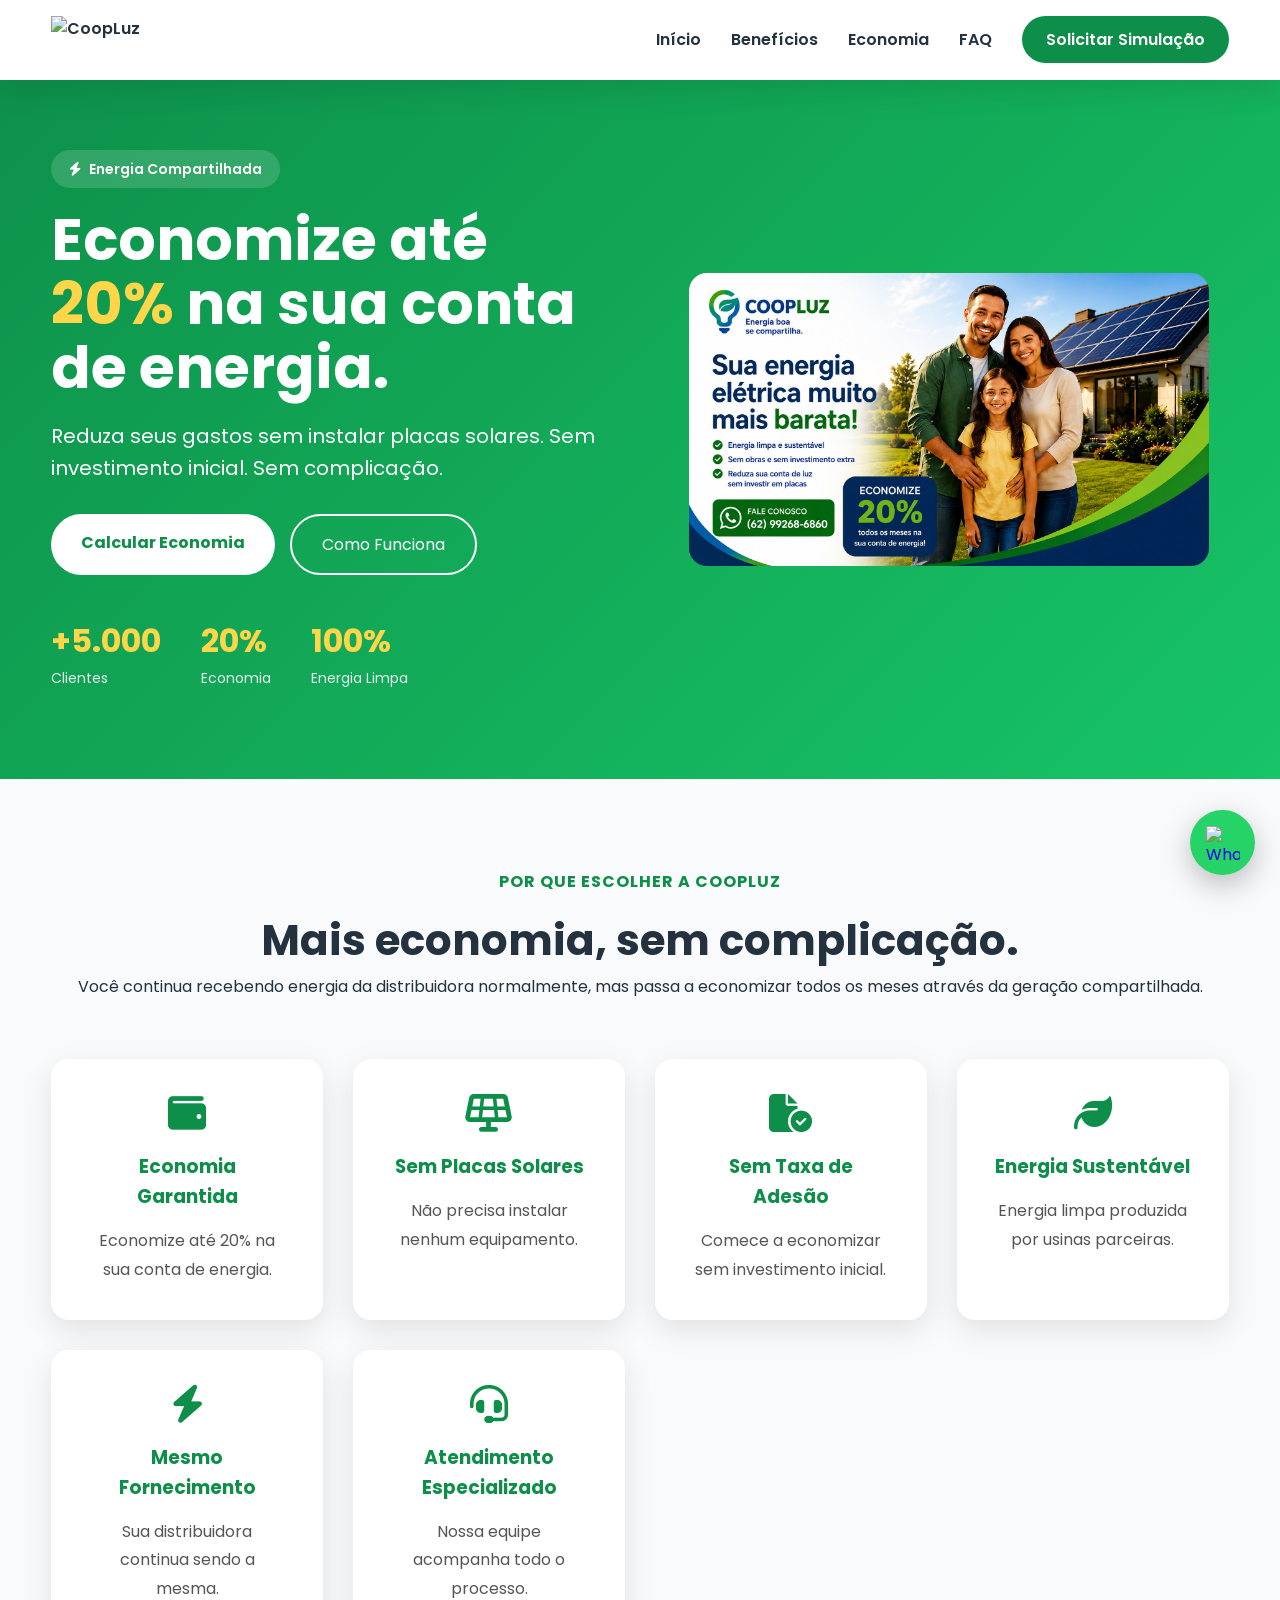
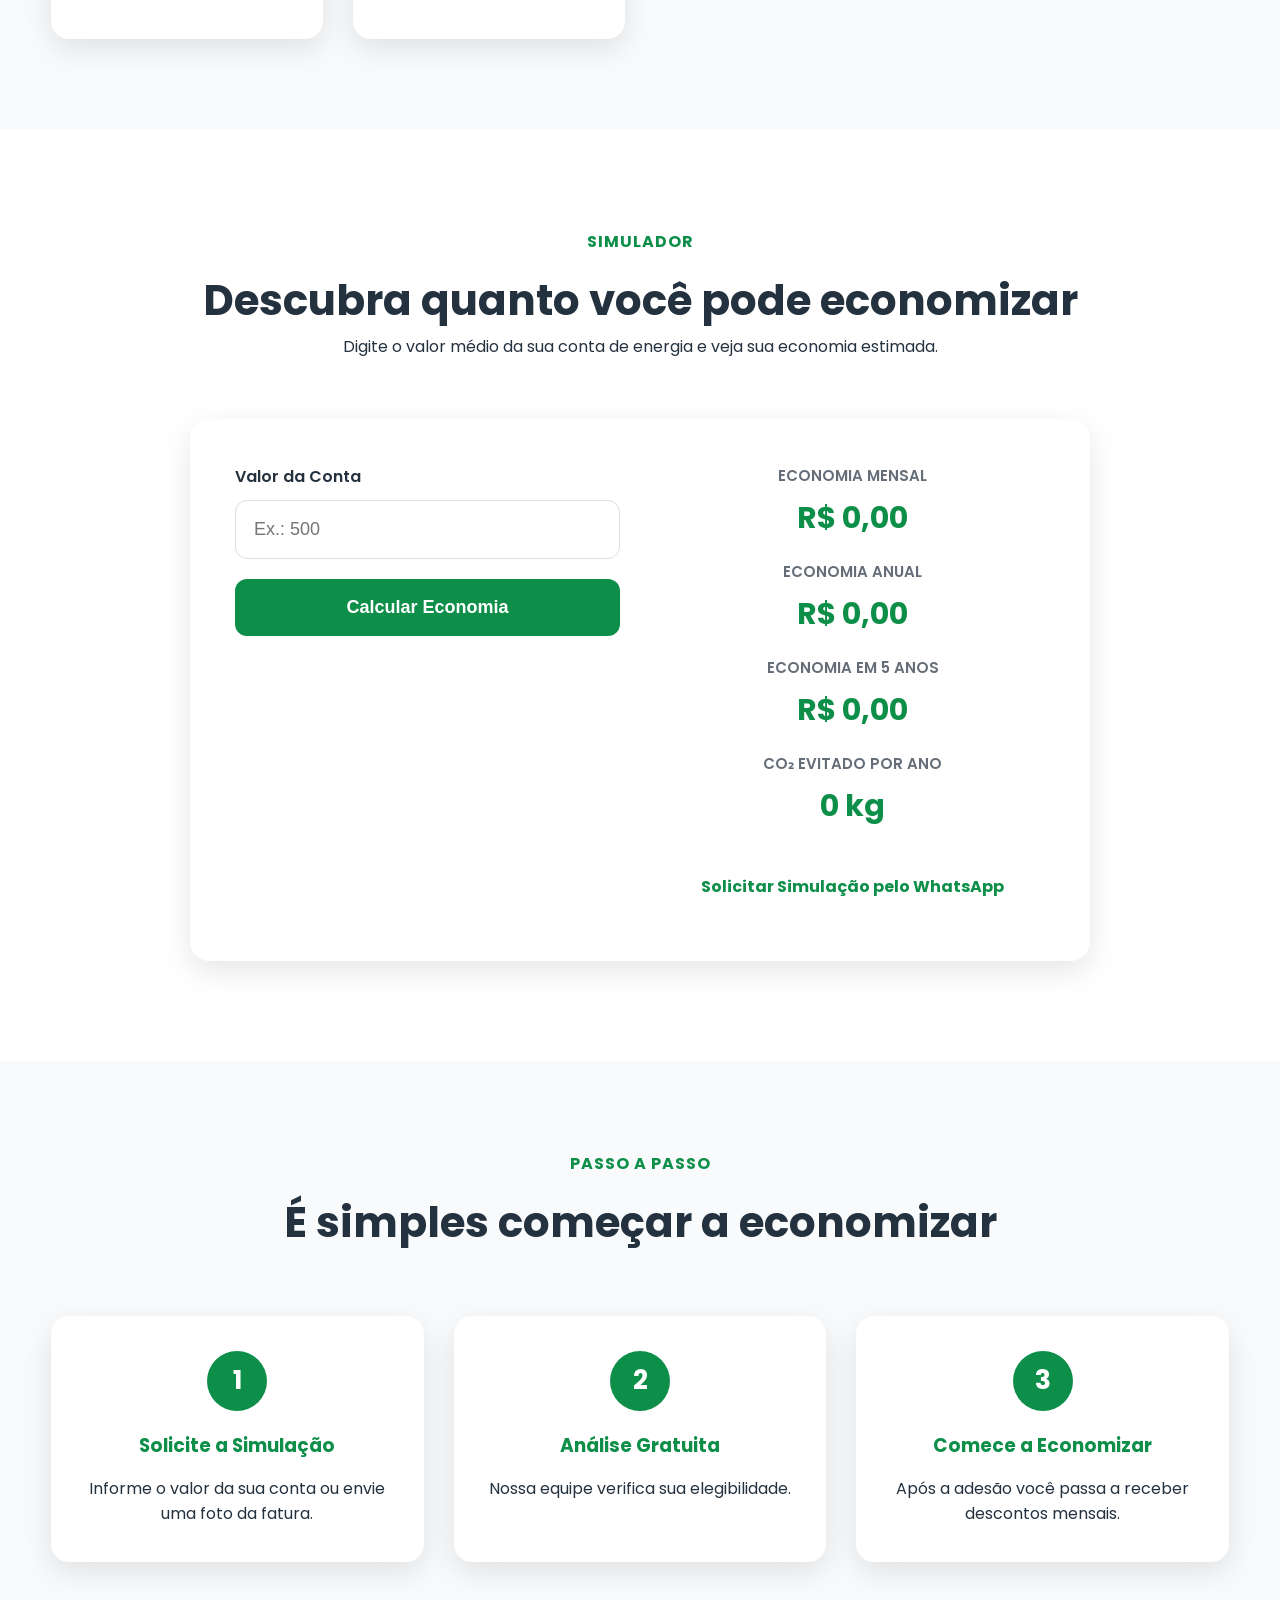
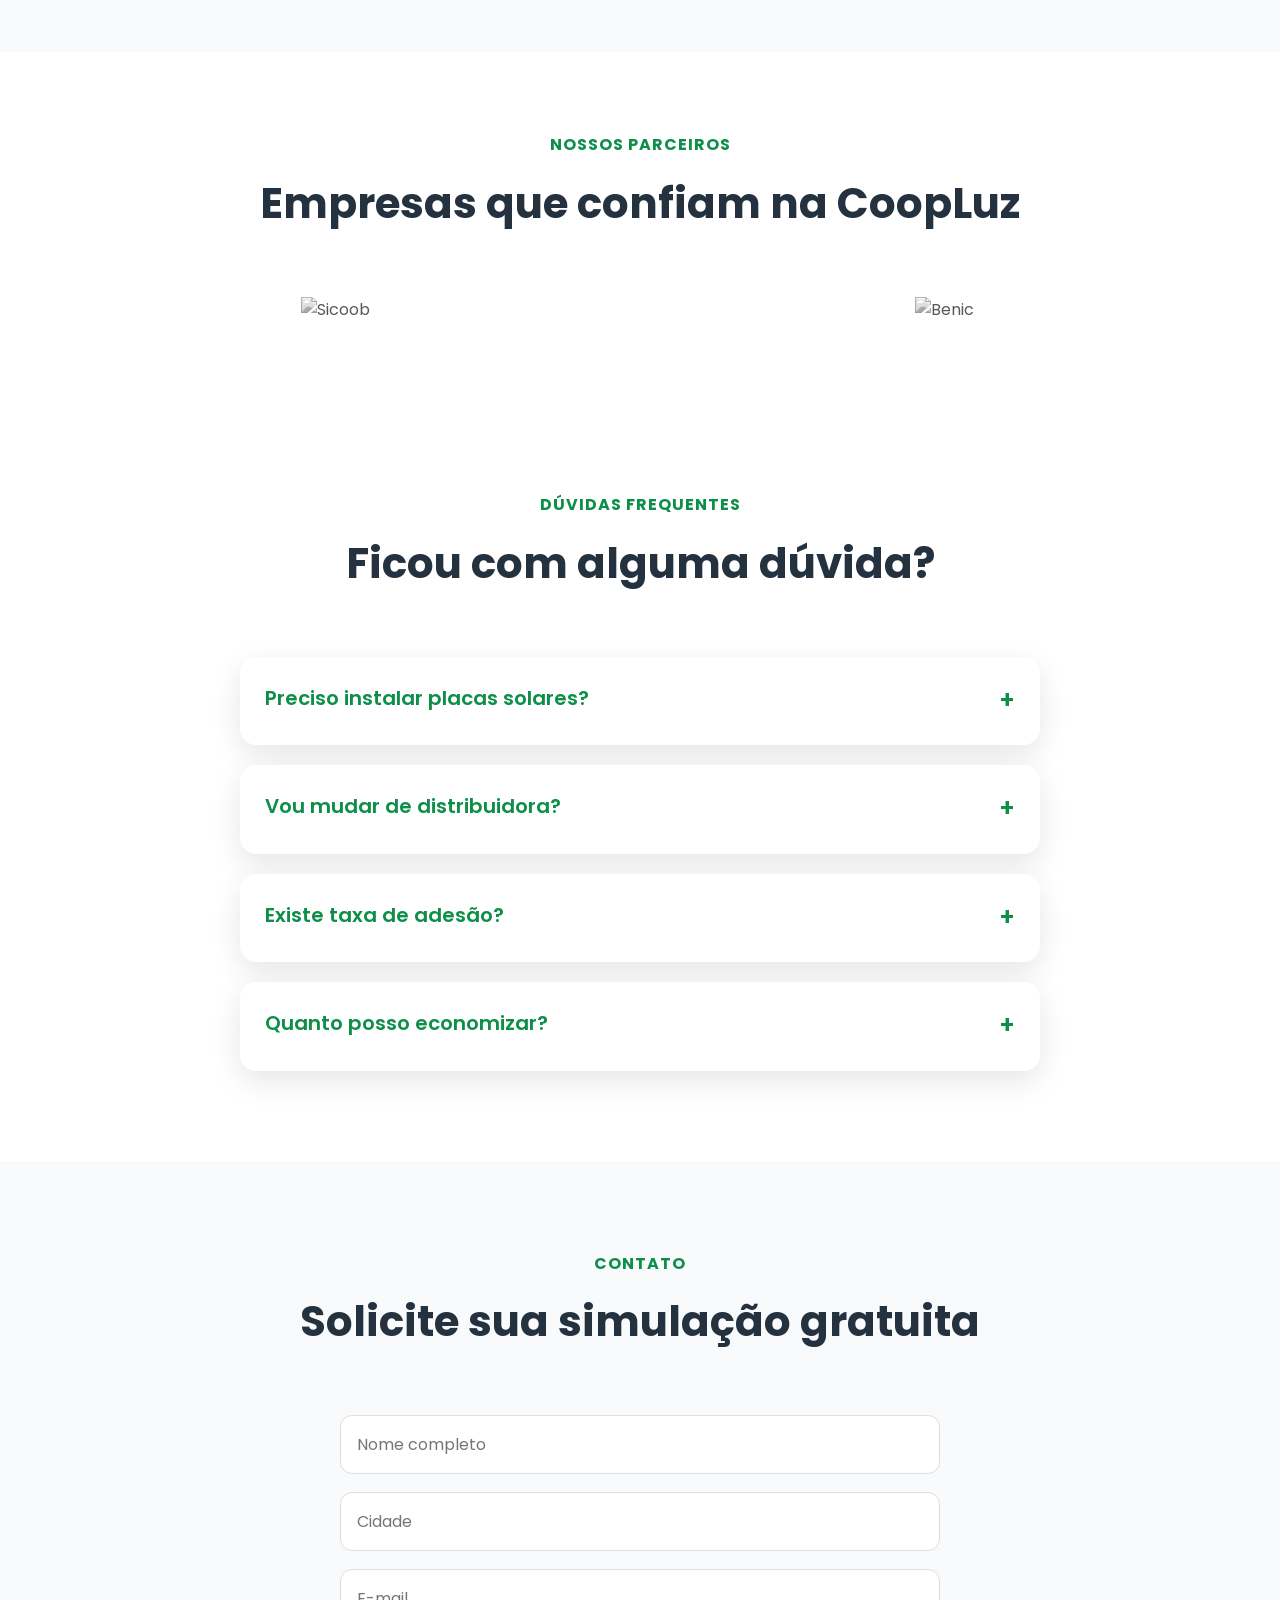
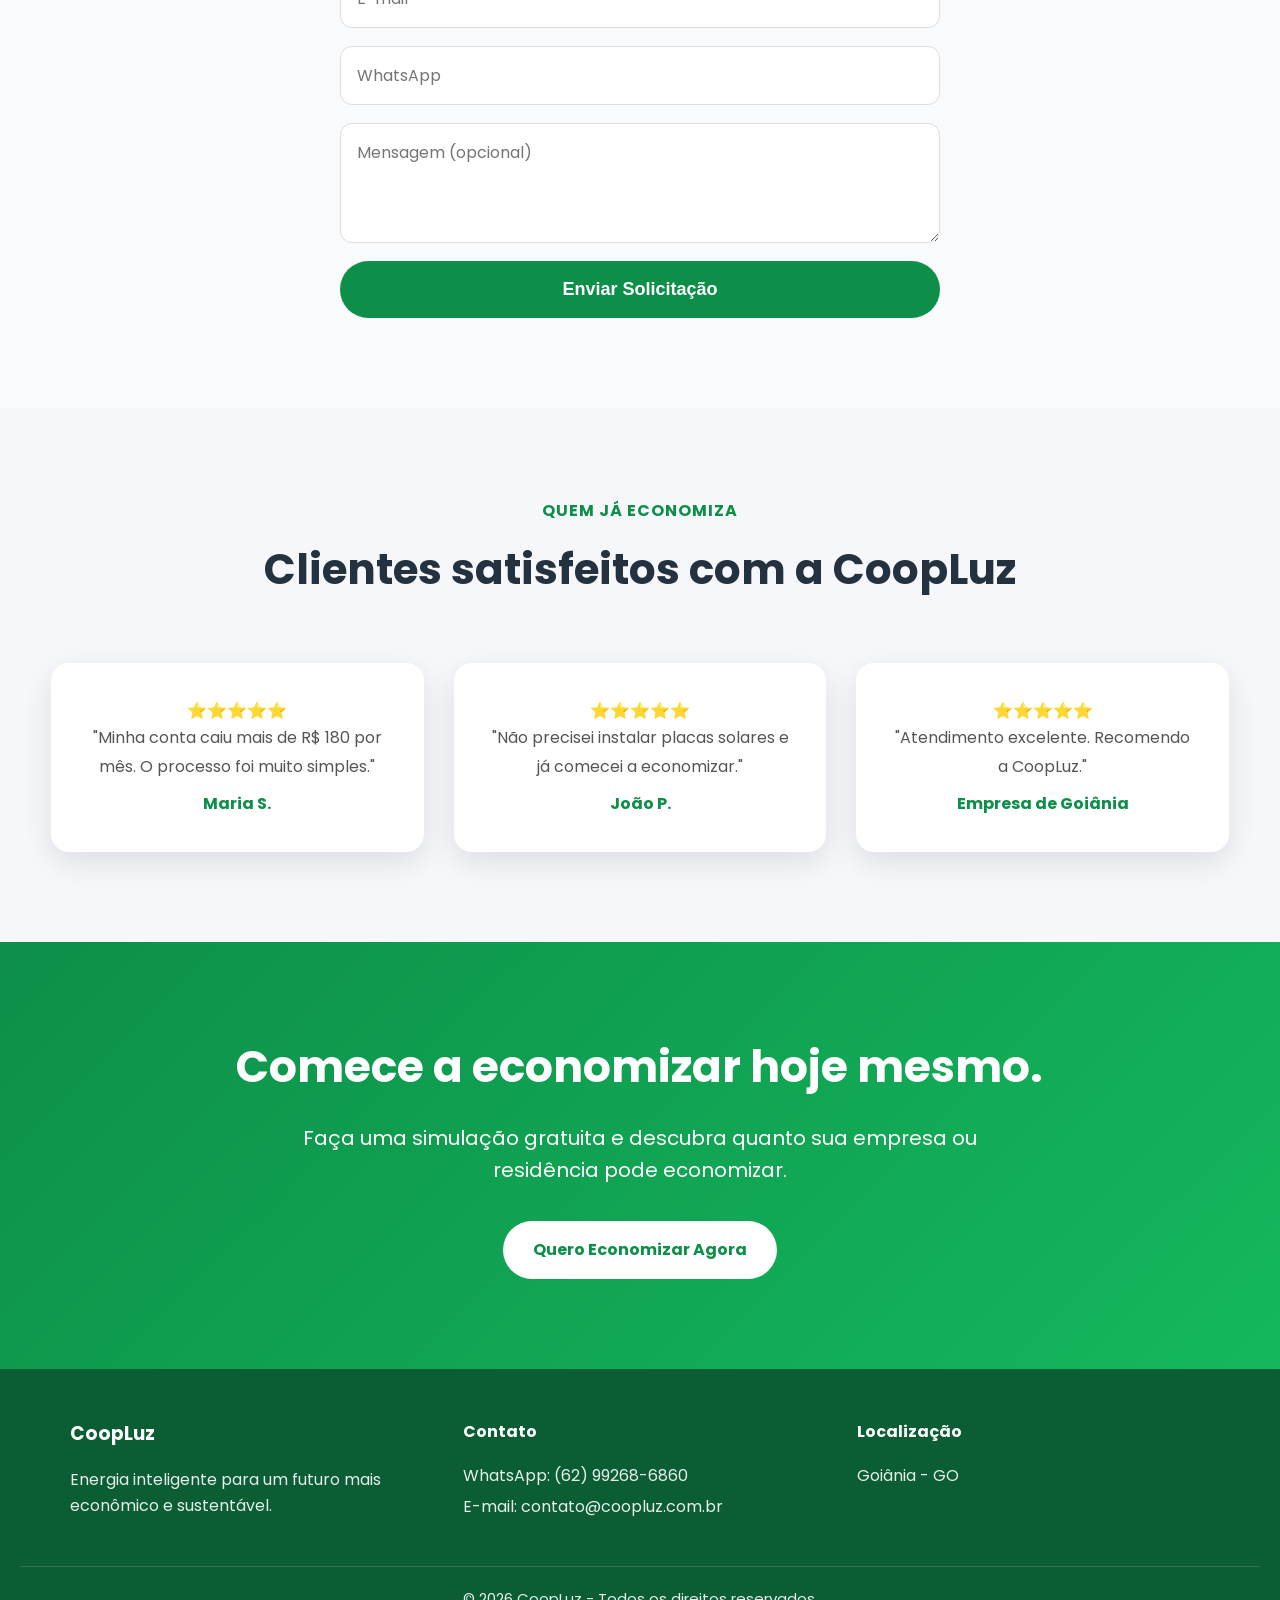
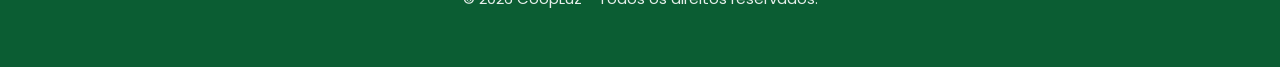
==== index (3).html @ 9d409505 "Add files via upload" ====
<!DOCTYPE html>
<html lang="pt-BR">

<head>

<meta charset="UTF-8">
<meta name="viewport" content="width=device-width, initial-scale=1.0">

<title>CoopLuz | Economize até 20% na Conta de Energia</title>

<meta name="description" content="Economize até 20% na sua conta de energia com a CoopLuz. Sem instalar placas solares, sem investimento e com simulação gratuita.">

<meta name="keywords" content="energia, economia, conta de luz, coopluz, energia compartilhada, goiás">

<meta name="author" content="CoopLuz">

<link rel="stylesheet" href="css/style.css">

<link rel="preconnect" href="https://fonts.googleapis.com">

<link rel="preconnect" href="https://fonts.gstatic.com" crossorigin>

<link href="https://fonts.googleapis.com/css2?family=Poppins:wght@300;400;500;600;700;800&display=swap" rel="stylesheet">

<link rel="stylesheet" href="https://cdnjs.cloudflare.com/ajax/libs/font-awesome/6.7.2/css/all.min.css">

<link rel="icon" type="image/x-icon" href="/icones/favicon.ico">
<link rel="icon" type="image/png" sizes="32x32" href="/icones/favicon-32x32.png">
<link rel="icon" type="image/png" sizes="16x16" href="/icones/favicon-16x16.png">
<link rel="apple-touch-icon" sizes="180x180" href="/icones/apple-touch-icon.png">
<meta name="theme-color" content="#0b3d91">
</head>

<body>

<header>

<div class="container">

<nav>

<a href="#" class="logo">

<img src="Icones/logo/logo-coopluz-header.png" alt="CoopLuz">

</a>

<ul id="menuLista">

<li><a href="#inicio">Início</a></li>

<li><a href="#beneficios">Benefícios</a></li>

<li><a href="#economia">Economia</a></li>

<li><a href="#faq">FAQ</a></li>

<li>

<a href="#contato" class="btn-nav">

Solicitar Simulação

</a>

</li>

</ul>

<button class="menu-toggle" id="menuToggle" aria-label="Abrir menu">
<span></span>
<span></span>
<span></span>
</button>

</nav>

</div>

</header>

<section class="hero" id="inicio">

<div class="container hero-grid">

<div>

<span class="badge">

<i class="fa-solid fa-bolt"></i>

Energia Compartilhada

</span>

<h1>

Economize até

<span>20%</span>

na sua conta de energia.

</h1>

<p>

Reduza seus gastos sem instalar placas solares.

Sem investimento inicial.

Sem complicação.

</p>

<div class="hero-buttons">

<a href="#economia" class="btn-primary">

Calcular Economia

</a>

<a href="#como-funciona" class="btn-outline">

Como Funciona

</a>

</div>

<div class="numeros">

<div>

<h2>+5.000</h2>

<p>Clientes</p>

</div>

<div>

<h2>20%</h2>

<p>Economia</p>

</div>

<div>

<h2>100%</h2>

<p>Energia Limpa</p>

</div>

</div>

</div>

<div class="hero-img">

<picture>
<source media="(max-width: 768px)" srcset="hero-mobile.jpg">
<img src="hero.jpg" alt="Família economizando na conta de energia com a CoopLuz">
</picture>

</div>

</div>

</section>
<!-- BENEFÍCIOS -->

<section class="beneficios" id="beneficios">

<div class="container">

<div class="titulo">

<span>POR QUE ESCOLHER A COOPLUZ</span>

<h2>Mais economia, sem complicação.</h2>

<p>

Você continua recebendo energia da distribuidora normalmente,

mas passa a economizar todos os meses através da geração compartilhada.

</p>

</div>

<div class="cards">

<div class="card">

<i class="fa-solid fa-wallet"></i>

<h3>Economia Garantida</h3>

<p>

Economize até 20% na sua conta de energia.

</p>

</div>

<div class="card">

<i class="fa-solid fa-solar-panel"></i>

<h3>Sem Placas Solares</h3>

<p>

Não precisa instalar nenhum equipamento.

</p>

</div>

<div class="card">

<i class="fa-solid fa-file-circle-check"></i>

<h3>Sem Taxa de Adesão</h3>

<p>

Comece a economizar sem investimento inicial.

</p>

</div>

<div class="card">

<i class="fa-solid fa-leaf"></i>

<h3>Energia Sustentável</h3>

<p>

Energia limpa produzida por usinas parceiras.

</p>

</div>

<div class="card">

<i class="fa-solid fa-bolt"></i>

<h3>Mesmo Fornecimento</h3>

<p>

Sua distribuidora continua sendo a mesma.

</p>

</div>

<div class="card">

<i class="fa-solid fa-headset"></i>

<h3>Atendimento Especializado</h3>

<p>

Nossa equipe acompanha todo o processo.

</p>

</div>

</div>

</div>

</section>
<!-- CALCULADORA -->

<section class="economia" id="economia">

<div class="container">

<div class="titulo">

<span>SIMULADOR</span>

<h2>Descubra quanto você pode economizar</h2>

<p>
Digite o valor médio da sua conta de energia e veja sua economia estimada.
</p>

</div>

<div class="calculadora">

<div class="calc-left">

<label>Valor da Conta</label>

<input
type="number"
id="valor"
placeholder="Ex.: 500">

<button onclick="calcular()">

Calcular Economia

</button>

</div>

<div class="calc-right">

<div class="resultado">

<h3>Economia Mensal</h3>

<h1 id="mes">R$ 0,00</h1>

</div>

<div class="resultado">

<h3>Economia Anual</h3>

<h1 id="ano">R$ 0,00</h1>

</div>
<div class="resultado">

<h3>Economia em 5 anos</h3>

<h1 id="cincoAnos">R$ 0,00</h1>

</div>

<div class="resultado">

<h3>CO₂ evitado por ano</h3>

<h1 id="co2">0 kg</h1>

</div>
<a
id="whatsapp"
target="_blank"
class="btn-primary">

Solicitar Simulação pelo WhatsApp

</a>

</div>

</div>

</div>

</section>

<!-- COMO FUNCIONA -->

<section class="como-funciona" id="como-funciona">

<div class="container">

<div class="titulo">

<span>PASSO A PASSO</span>

<h2>É simples começar a economizar</h2>

</div>

<div class="passos">

<div class="passo">

<div class="numero">1</div>

<h3>Solicite a Simulação</h3>

<p>

Informe o valor da sua conta ou envie uma foto da fatura.

</p>

</div>

<div class="passo">

<div class="numero">2</div>

<h3>Análise Gratuita</h3>

<p>

Nossa equipe verifica sua elegibilidade.

</p>

</div>

<div class="passo">

<div class="numero">3</div>

<h3>Comece a Economizar</h3>

<p>

Após a adesão você passa a receber descontos mensais.

</p>

</div>

</div>

</div>

</section>
<!-- PARCEIROS -->

<section class="parceiros" id="parceiros">

<div class="container">

<div class="titulo">

<span>NOSSOS PARCEIROS</span>

<h2>Empresas que confiam na CoopLuz</h2>

</div>

<div class="logos">

<img src="imagens/parceiro-sicoob.png" alt="Sicoob">
<img src="imagens/parceiro-benic.png" alt="Benic">

</div>

</div>

</section>

<!-- FAQ -->

<section class="faq" id="faq">

<div class="container">

<div class="titulo">

<span>DÚVIDAS FREQUENTES</span>

<h2>Ficou com alguma dúvida?</h2>

</div>

<div class="faq-box">

<details>

<summary>Preciso instalar placas solares?</summary>

<p>Não. A economia é feita através de geração compartilhada de energia.</p>

</details>

<details>

<summary>Vou mudar de distribuidora?</summary>

<p>Não. Você continua com a mesma distribuidora de sempre.</p>

</details>

<details>

<summary>Existe taxa de adesão?</summary>

<p>Não há custo inicial para entrar no programa.</p>

</details>

<details>

<summary>Quanto posso economizar?</summary>

<p>Em média até 20% na sua conta de energia.</p>

</details>

</div>

</div>

</section>

<!-- FORMULÁRIO -->

<section class="contato" id="contato">

<div class="container">

<div class="titulo">

<span>CONTATO</span>

<h2>Solicite sua simulação gratuita</h2>

</div>

<form id="leadForm">

<input type="text" placeholder="Nome completo" required>

<input type="text" placeholder="Cidade">

<input type="email" placeholder="E-mail">

<input type="tel" placeholder="WhatsApp" required>

<textarea placeholder="Mensagem (opcional)"></textarea>

<button type="submit">Enviar Solicitação</button>

</form>

</div>

</section>

<!-- DEPOIMENTOS -->

<section class="depoimentos">

<div class="container">

<div class="titulo">
<span>QUEM JÁ ECONOMIZA</span>
<h2>Clientes satisfeitos com a CoopLuz</h2>
</div>

<div class="cards">

<div class="card">
⭐⭐⭐⭐⭐
<p>"Minha conta caiu mais de R$ 180 por mês. O processo foi muito simples."</p>
<h4>Maria S.</h4>
</div>

<div class="card">
⭐⭐⭐⭐⭐
<p>"Não precisei instalar placas solares e já comecei a economizar."</p>
<h4>João P.</h4>
</div>

<div class="card">
⭐⭐⭐⭐⭐
<p>"Atendimento excelente. Recomendo a CoopLuz."</p>
<h4>Empresa de Goiânia</h4>
</div>

</div>

</div>

</section>

<!-- CHAMADA FINAL -->

<section class="cta-final">

<div class="container">

<h2>Comece a economizar hoje mesmo.</h2>

<p>
Faça uma simulação gratuita e descubra quanto sua empresa ou residência pode economizar.
</p>

<a
href="https://wa.me/5562992686860"
target="_blank"
class="btn-primary">

Quero Economizar Agora

</a>

</div>

</section>

<!-- RODAPÉ -->

<footer>

<div class="container footer">

<div>

<h3>CoopLuz</h3>

<p>Energia inteligente para um futuro mais econômico e sustentável.</p>

</div>

<div>

<h4>Contato</h4>

<p>WhatsApp: (62) 99268-6860</p>

<p>E-mail: contato@coopluz.com.br</p>

</div>

<div>

<h4>Localização</h4>

<p>Goiânia - GO</p>

</div>

</div>

<div class="copy">

<p>© 2026 CoopLuz - Todos os direitos reservados.</p>

</div>

</footer>

<!-- BOTÃO FLUTUANTE -->

<a href="https://wa.me/5562992686860" class="whatsapp-fixo" target="_blank">
    <img src="https://upload.wikimedia.org/wikipedia/commons/6/6b/WhatsApp.svg" alt="WhatsApp">
</a>

<script src="js/main.js"></script>

</body>
</html>
---- css/style.css ----
/* ======================================
   COOPLUZ LANDING PAGE
   style.css
====================================== */

:root{
    --verde:#0d8f49;
    --verde2:#13b65d;
    --amarelo:#ffd54a;
    --cinza:#f5f7fa;
    --texto:#24313f;
    --branco:#ffffff;
    --sombra:0 10px 30px rgba(0,0,0,.10);
    --radius:18px;
}

*{
    margin:0;
    padding:0;
    box-sizing:border-box;
}

html{
    scroll-behavior:smooth;
}

body{
    font-family:'Poppins',Arial,Helvetica,sans-serif;
    background:#fff;
    color:var(--texto);
    line-height:1.6;
}

img{
    max-width:100%;
    display:block;
}

.container{
    width:92%;
    max-width:1200px;
    margin:auto;
}

/* ======================================
   HEADER
====================================== */

header{
    position:fixed;
    top:0;
    left:0;
    width:100%;
    background:#fff;
    box-shadow:var(--sombra);
    z-index:999;
}

nav{
    height:80px;
    display:flex;
    justify-content:space-between;
    align-items:center;
}

.logo img{
    height:48px;
    width:auto;
}

nav ul{
    display:flex;
    gap:30px;
    list-style:none;
    align-items:center;
}

nav a{
    text-decoration:none;
    color:var(--texto);
    font-weight:600;
    transition:.3s;
}

nav a:hover{
    color:var(--verde2);
}

.btn-nav{
    background:var(--verde);
    color:#fff !important;
    padding:12px 24px;
    border-radius:40px;
}

.btn-nav:hover{
    background:var(--verde2);
    color:#fff !important;
}

/* BotÃ£o hambÃºrguer (sÃ³ aparece no mobile) */
.menu-toggle{
    display:none;
    flex-direction:column;
    justify-content:center;
    gap:5px;
    width:32px;
    height:32px;
    background:none;
    border:none;
    cursor:pointer;
    z-index:1001;
}

.menu-toggle span{
    display:block;
    width:100%;
    height:3px;
    background:var(--verde);
    border-radius:3px;
    transition:.3s;
}

.menu-toggle.ativo span:nth-child(1){
    transform:translateY(8px) rotate(45deg);
}

.menu-toggle.ativo span:nth-child(2){
    opacity:0;
}

.menu-toggle.ativo span:nth-child(3){
    transform:translateY(-8px) rotate(-45deg);
}

/* ======================================
   HERO
====================================== */

.hero{
    padding-top:150px;
    padding-bottom:90px;
    background:linear-gradient(135deg,#0d8f49,#17c467);
    color:#fff;
}

.hero-grid{
    display:grid;
    grid-template-columns:1fr 1fr;
    gap:60px;
    align-items:center;
}

.badge{
    display:inline-flex;
    align-items:center;
    gap:8px;
    background:rgba(255,255,255,.15);
    padding:8px 18px;
    border-radius:40px;
    font-size:14px;
    font-weight:600;
    margin-bottom:20px;
}

.hero h1{
    font-size:58px;
    line-height:1.1;
    margin-bottom:20px;
}

.hero h1 span{
    color:var(--amarelo);
}

.hero p{
    font-size:20px;
    margin-bottom:30px;
}

.hero-buttons{
    display:flex;
    gap:15px;
    flex-wrap:wrap;
    margin-bottom:40px;
}

.btn-primary{
    background:#fff;
    color:var(--verde);
    text-decoration:none;
    padding:16px 30px;
    border-radius:40px;
    font-weight:bold;
    transition:.3s;
    display:inline-block;
}

.btn-primary:hover{
    transform:translateY(-3px);
}

.btn-outline{
    border:2px solid #fff;
    color:#fff;
    text-decoration:none;
    padding:16px 30px;
    border-radius:40px;
    display:inline-block;
}

.numeros{
    display:flex;
    gap:40px;
    flex-wrap:wrap;
}

.numeros h2{
    font-size:32px;
    color:var(--amarelo);
}

.numeros p{
    font-size:14px;
    margin:0;
    opacity:.9;
}

.hero-img{
    text-align:center;
}

.hero-img img{
    max-width:520px;
    margin:auto;
    border-radius:var(--radius);
}

/* ======================================
   BENEFÃCIOS
====================================== */

.beneficios{
    padding:90px 0;
    background:#f8fafc;
}

.titulo{
    text-align:center;
    margin-bottom:60px;
}

.titulo span{
    color:var(--verde);
    font-weight:bold;
    letter-spacing:1px;
}

.titulo h2{
    font-size:42px;
    margin-top:12px;
}

.cards{
    display:grid;
    grid-template-columns:repeat(auto-fit,minmax(260px,1fr));
    gap:30px;
}

.card{
    background:#fff;
    border-radius:var(--radius);
    padding:35px;
    text-align:center;
    box-shadow:var(--sombra);
    transition:.35s;
}

.card:hover{
    transform:translateY(-10px);
}

.card i{
    font-size:38px;
    color:var(--verde);
    margin-bottom:20px;
}

.card h3{
    margin-bottom:15px;
    color:var(--verde);
}

.card h4{
    color:var(--verde);
    margin-top:10px;
}

.card p{
    color:#555;
    line-height:1.8;
}

/* ======================================
   CALCULADORA (ECONOMIA)
====================================== */

.economia{
    padding:100px 0;
    background:#fff;
}

.calculadora{
    max-width:900px;
    margin:auto;
    display:grid;
    grid-template-columns:1fr 1fr;
    gap:40px;
    background:#fff;
    border-radius:20px;
    padding:45px;
    box-shadow:var(--sombra);
}

.calc-left label{
    display:block;
    margin-bottom:10px;
    font-weight:600;
}

.calc-left input{
    width:100%;
    padding:18px;
    border:1px solid #ddd;
    border-radius:12px;
    font-size:18px;
    margin-bottom:20px;
}

.calc-left button{
    width:100%;
    border:none;
    cursor:pointer;
    padding:18px;
    border-radius:12px;
    background:var(--verde);
    color:#fff;
    font-size:18px;
    font-weight:bold;
    transition:.3s;
}

.calc-left button:hover{
    background:var(--verde2);
}

.calc-right{
    display:flex;
    flex-direction:column;
    gap:18px;
}

.resultado{
    text-align:center;
}

.resultado h3{
    color:var(--texto);
    font-size:15px;
    font-weight:600;
    margin-bottom:6px;
    text-transform:uppercase;
    opacity:.7;
}

.resultado h1{
    color:var(--verde);
    font-size:30px;
}

.calc-right #whatsapp{
    margin-top:10px;
    text-align:center;
}

/* ======================================
   COMO FUNCIONA
====================================== */

.como-funciona{
    padding:90px 0;
    background:#f8fafc;
}

.passos{
    display:grid;
    grid-template-columns:repeat(auto-fit,minmax(250px,1fr));
    gap:30px;
}

.passo{
    background:#fff;
    padding:35px;
    border-radius:18px;
    text-align:center;
    box-shadow:var(--sombra);
}

.numero{
    width:60px;
    height:60px;
    margin:auto;
    margin-bottom:20px;
    border-radius:50%;
    background:var(--verde);
    color:#fff;
    display:flex;
    justify-content:center;
    align-items:center;
    font-size:26px;
    font-weight:bold;
}

.passo h3{
    margin-bottom:15px;
    color:var(--verde);
}

.passo p{
    font-size:16px;
}

/* ======================================
   PARCEIROS
====================================== */

.parceiros{
    padding:80px 0;
    background:#fff;
}

.logos{
    display:grid;
    grid-template-columns:repeat(auto-fit,minmax(160px,1fr));
    gap:40px;
    align-items:center;
}

.logos img{
    max-width:150px;
    margin:auto;
    filter:grayscale(100%);
    opacity:.8;
    transition:.3s;
}

.logos img:hover{
    filter:none;
    opacity:1;
    transform:scale(1.05);
}

/* ======================================
   FAQ
====================================== */

.faq{
    padding:90px 0;
    background:#ffffff;
}

.faq-box{
    max-width:800px;
    margin:auto;
    display:flex;
    flex-direction:column;
    gap:20px;
}

.faq-box details{
    background:#fff;
    border-radius:16px;
    box-shadow:var(--sombra);
    padding:25px;
}

.faq-box summary{
    color:var(--verde);
    font-size:20px;
    font-weight:600;
    cursor:pointer;
    list-style:none;
}

.faq-box summary::-webkit-details-marker{
    display:none;
}

.faq-box summary::after{
    content:"+";
    float:right;
    font-size:24px;
    color:var(--verde);
}

.faq-box details[open] summary::after{
    content:"â€“";
}

.faq-box p{
    color:#555;
    line-height:1.8;
    margin-top:15px;
}

/* ======================================
   FORMULÃRIO DE CONTATO
====================================== */

.contato{
    padding:90px 0;
    background:#f8fafc;
}

.contato form{
    max-width:600px;
    margin:auto;
    display:flex;
    flex-direction:column;
    gap:18px;
}

.contato input,
.contato textarea{
    width:100%;
    padding:16px;
    border:1px solid #ddd;
    border-radius:12px;
    font-size:16px;
    font-family:inherit;
}

.contato textarea{
    min-height:120px;
    resize:vertical;
}

.contato button{
    border:none;
    cursor:pointer;
    padding:18px;
    border-radius:40px;
    background:var(--verde);
    color:#fff;
    font-size:18px;
    font-weight:bold;
    transition:.3s;
}

.contato button:hover{
    background:var(--verde2);
}

/* ======================================
   DEPOIMENTOS
====================================== */

.depoimentos{
    padding:90px 0;
    background:#f5f7fa;
}

/* ======================================
   CTA FINAL
====================================== */

.cta-final{
    padding:90px 20px;
    background:linear-gradient(135deg,#0d8f49,#14b85d);
    text-align:center;
    color:#fff;
}

.cta-final h2{
    font-size:44px;
    margin-bottom:20px;
}

.cta-final p{
    max-width:700px;
    margin:auto;
    margin-bottom:35px;
    font-size:20px;
}

/* ======================================
   FOOTER
====================================== */

footer{
    background:#0b5d33;
    color:#fff;
    padding:50px 20px;
}

.footer{
    display:grid;
    grid-template-columns:repeat(auto-fit,minmax(250px,1fr));
    gap:40px;
}

footer h3,
footer h4{
    margin-bottom:18px;
}

footer p{
    margin-bottom:6px;
    opacity:.9;
}

footer a{
    color:#fff;
    text-decoration:none;
}

.copy{
    margin-top:40px;
    text-align:center;
    border-top:1px solid rgba(255,255,255,.15);
    padding-top:20px;
    font-size:15px;
}

/* ======================================
   WHATSAPP FLUTUANTE
====================================== */

.whatsapp-fixo{
    position:fixed;
    right:25px;
    bottom:25px;
    width:65px;
    height:65px;
    background:#25D366;
    border-radius:50%;
    display:flex;
    align-items:center;
    justify-content:center;
    box-shadow:0 10px 30px rgba(0,0,0,.25);
    z-index:9999;
    transition:.3s;
}

.whatsapp-fixo:hover{
    transform:scale(1.12);
}

.whatsapp-fixo img{
    width:34px;
    height:34px;
}

/* ======================================
   RESPONSIVO
====================================== */

@media(max-width:992px){

.hero-grid{
grid-template-columns:1fr;
text-align:center;
}

.hero h1{
font-size:42px;
}

.hero-buttons,
.numeros{
justify-content:center;
}

.menu-toggle{
display:flex;
}

nav ul{
position:fixed;
top:80px;
right:0;
width:260px;
height:calc(100vh - 80px);
background:#fff;
flex-direction:column;
align-items:flex-start;
padding:30px;
gap:22px;
box-shadow:-8px 0 25px rgba(0,0,0,.12);
transform:translateX(100%);
transition:.35s ease;
}

nav ul.ativo{
transform:translateX(0);
}

.titulo h2{
font-size:34px;
}

.cta-final h2{
font-size:34px;
}

.calculadora{
grid-template-columns:1fr;
}

}

@media(max-width:768px){

.hero{
padding-top:120px;
}

.hero h1{
font-size:34px;
}

.hero p{
font-size:18px;
}

.btn-primary,
.btn-outline{
display:block;
width:100%;
text-align:center;
}

.calculadora{
padding:25px;
}

.cta-final p{
font-size:18px;
}

.whatsapp-fixo{
width:58px;
height:58px;
right:18px;
bottom:18px;
}

.whatsapp-fixo img{
width:30px;
}

}

/* ======================================
   ANIMAÃ‡Ã•ES
====================================== */

@keyframes fadeUp{
    from{
        opacity:0;
        transform:translateY(40px);
    }
    to{
        opacity:1;
        transform:translateY(0);
    }
}

.fade-up{
    animation:fadeUp .8s ease both;
}

/* ======================================
   EFEITOS GERAIS
====================================== */

section{
    overflow:hidden;
}

input:focus,
textarea:focus{
    outline:none;
    border:2px solid var(--verde);
    box-shadow:0 0 0 4px rgba(19,182,93,.15);
}

/* ======================================
   SCROLLBAR
====================================== */

::-webkit-scrollbar{
    width:10px;
}

::-webkit-scrollbar-track{
    background:#ececec;
}

::-webkit-scrollbar-thumb{
    background:var(--verde);
    border-radius:20px;
}

::-webkit-scrollbar-thumb:hover{
    background:var(--verde2);
}

/* ======================================
   SELEÃ‡ÃƒO DE TEXTO
====================================== */

::selection{
    background:var(--verde);
    color:#fff;
}

/* ======================================
   HEADER AO ROLAR
====================================== */

header.ativo{
    background:#ffffff;
    box-shadow:0 8px 25px rgba(0,0,0,.12);
}

/* ======================================
   FIM DO ARQUIVO
====================================== */
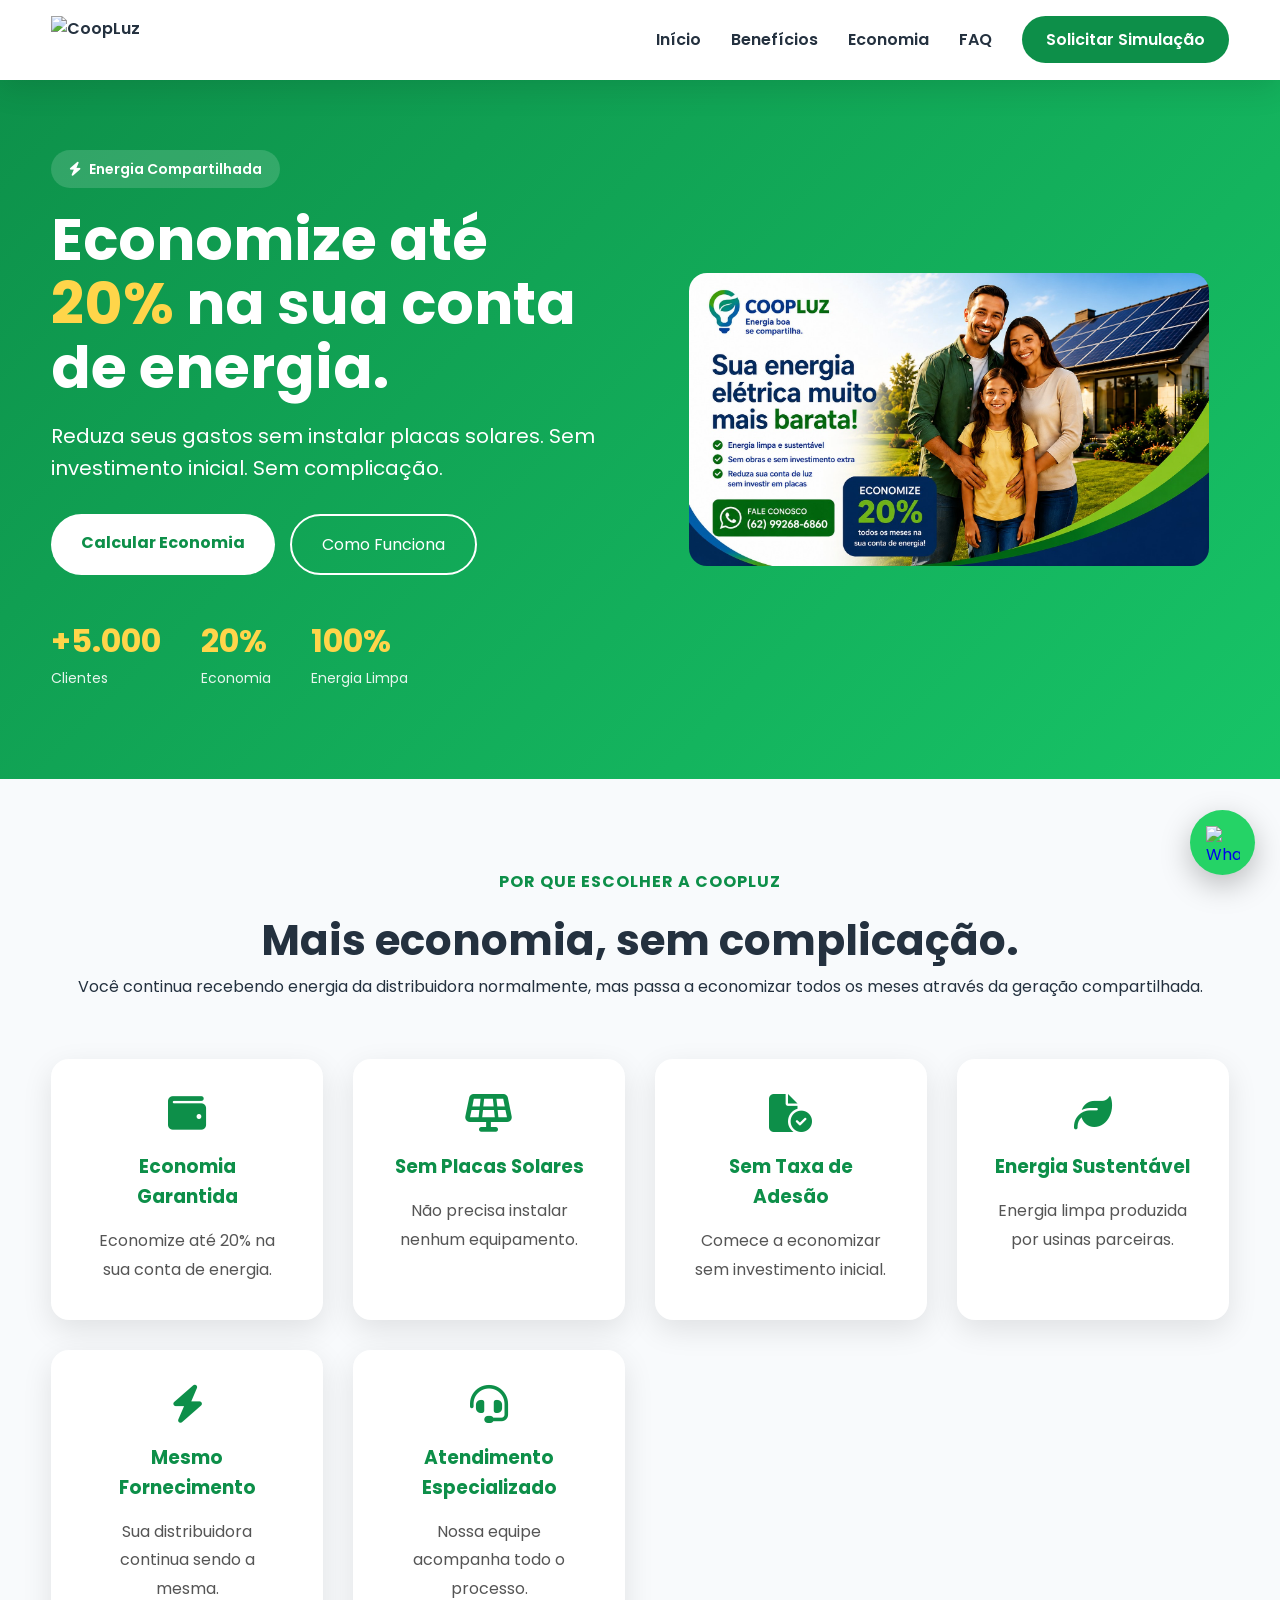
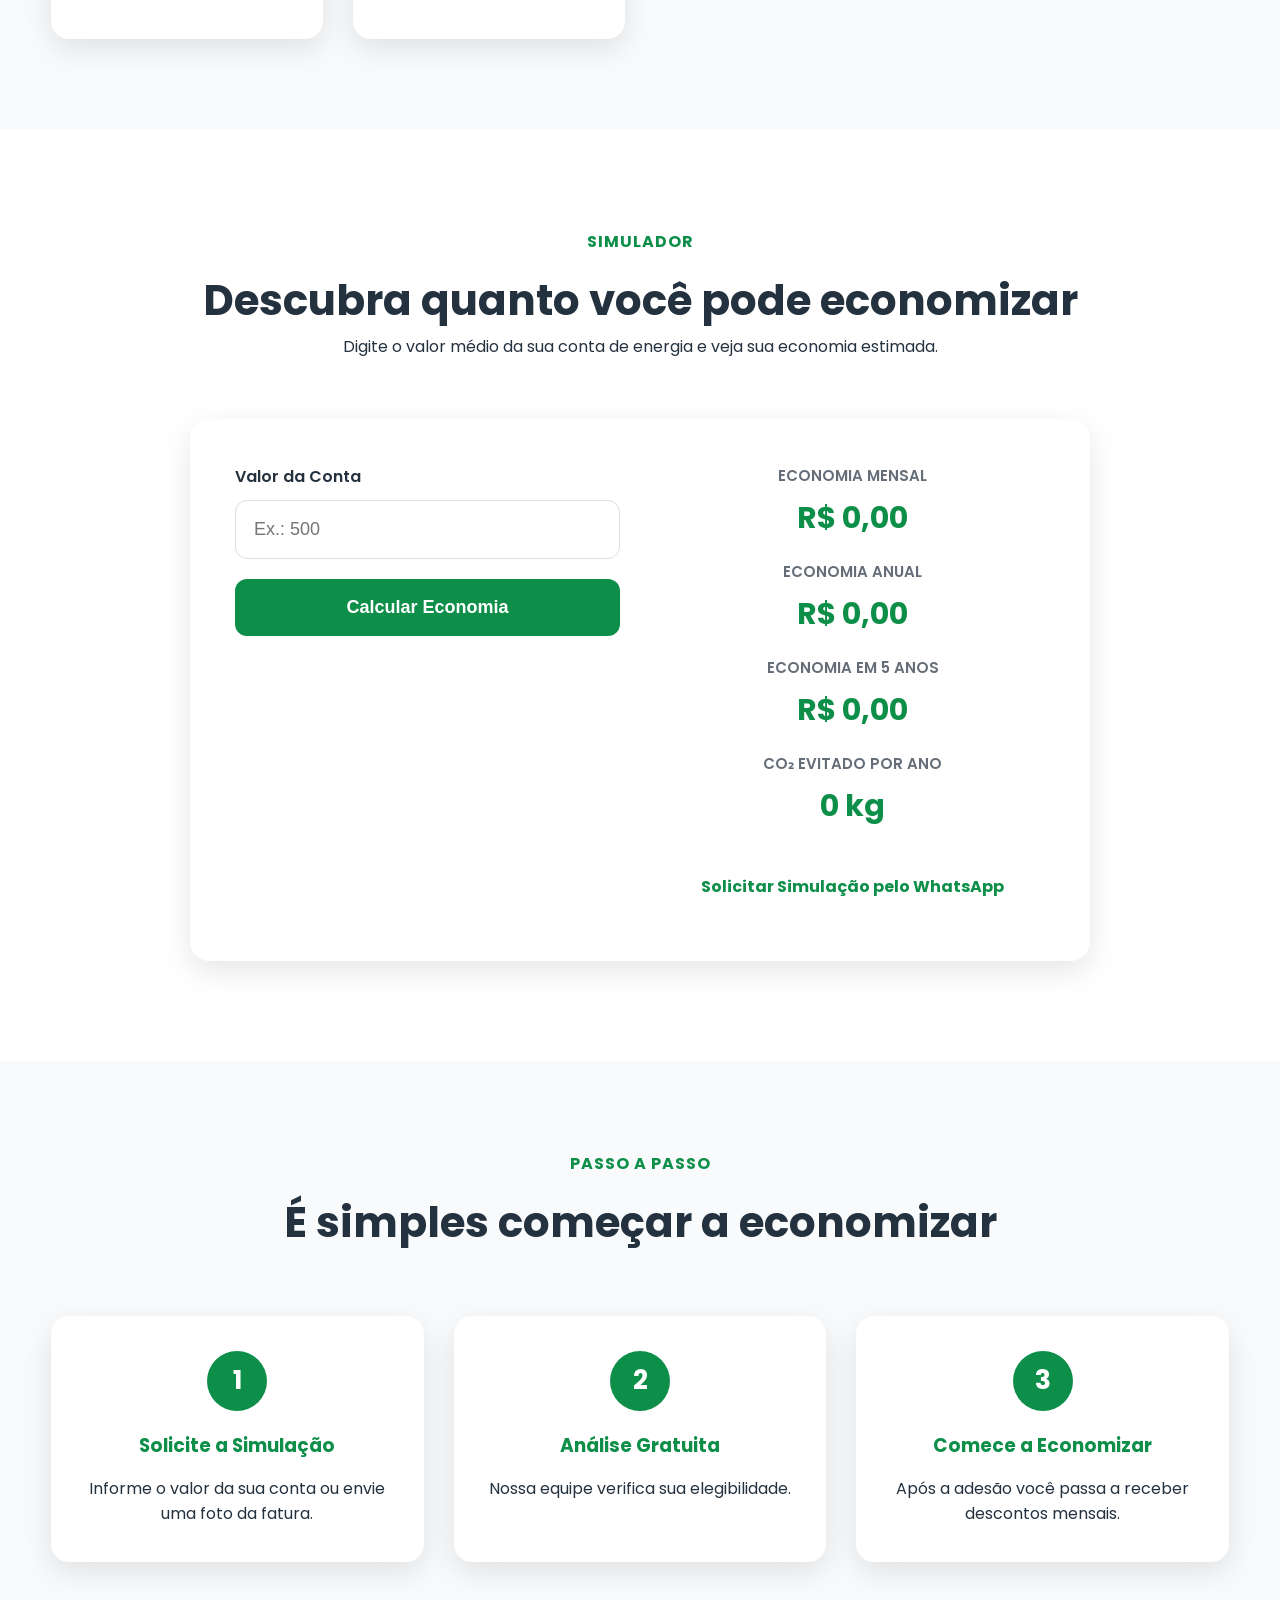
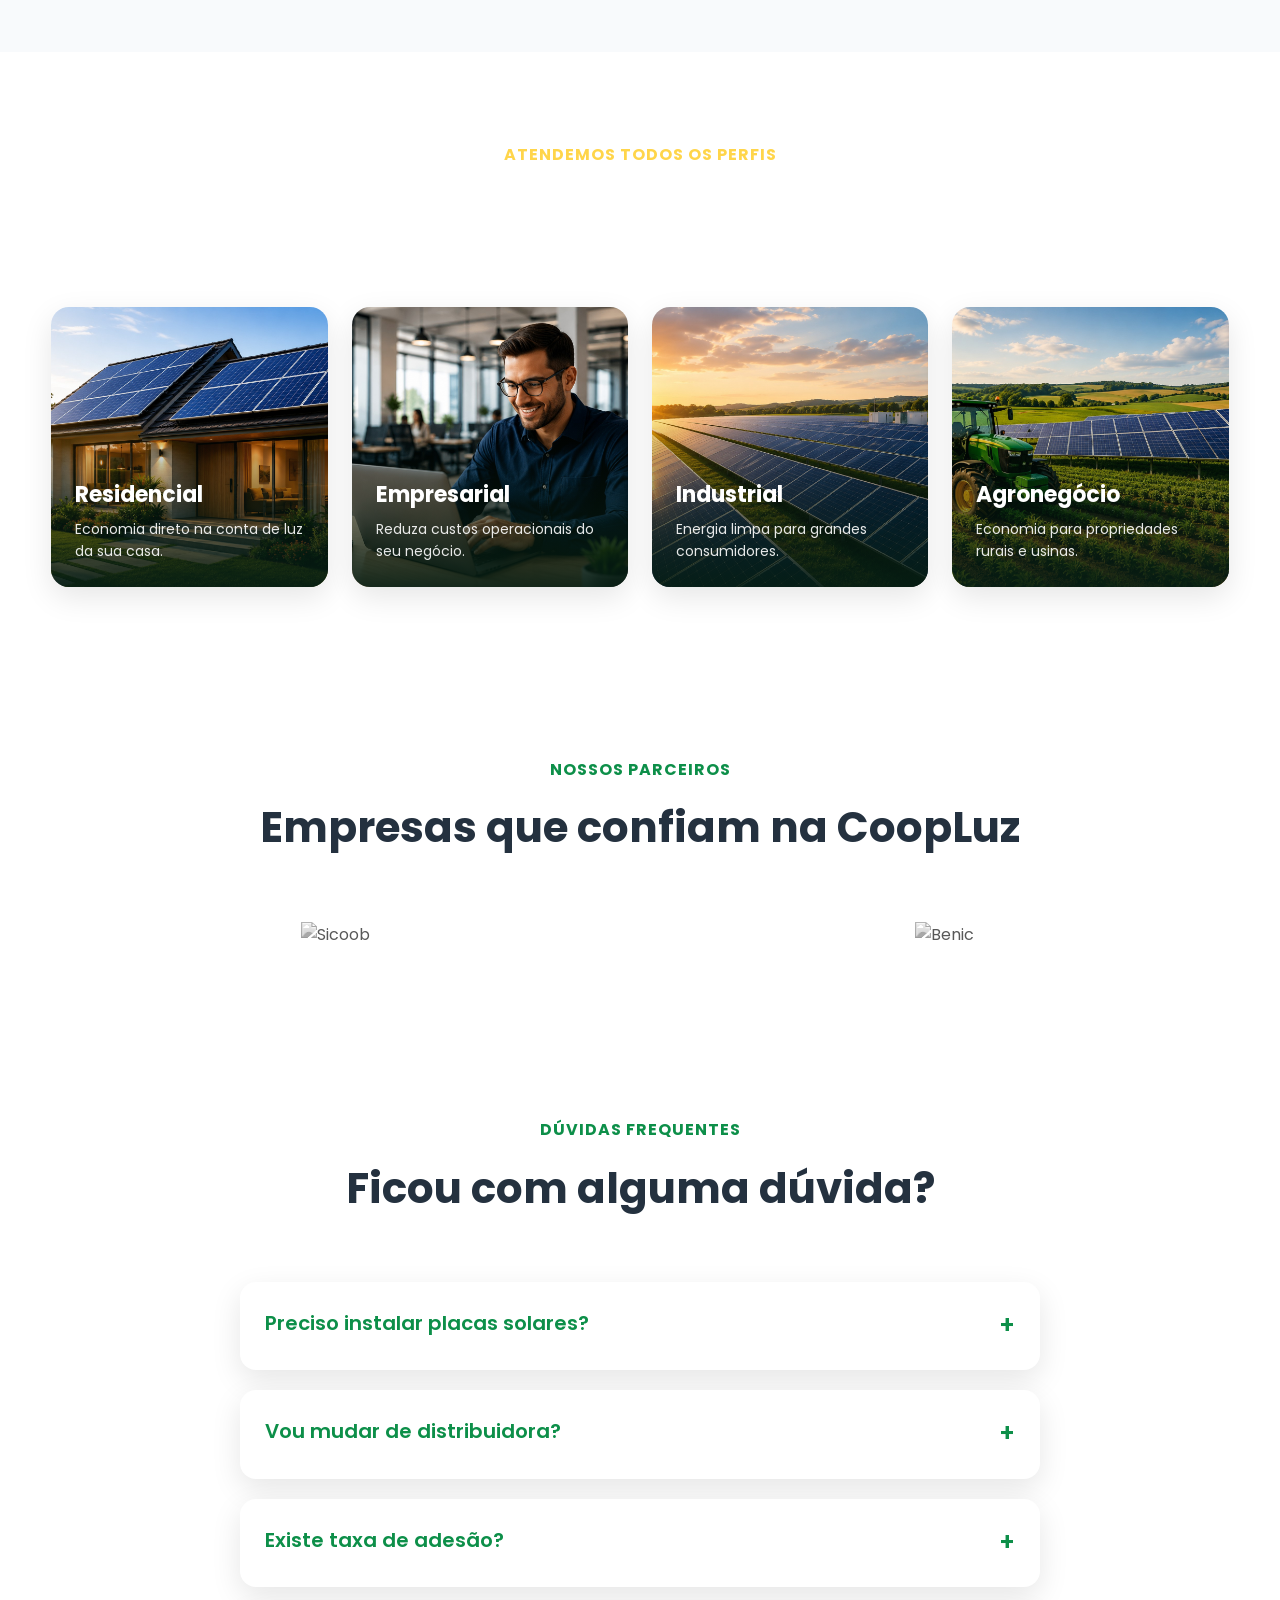
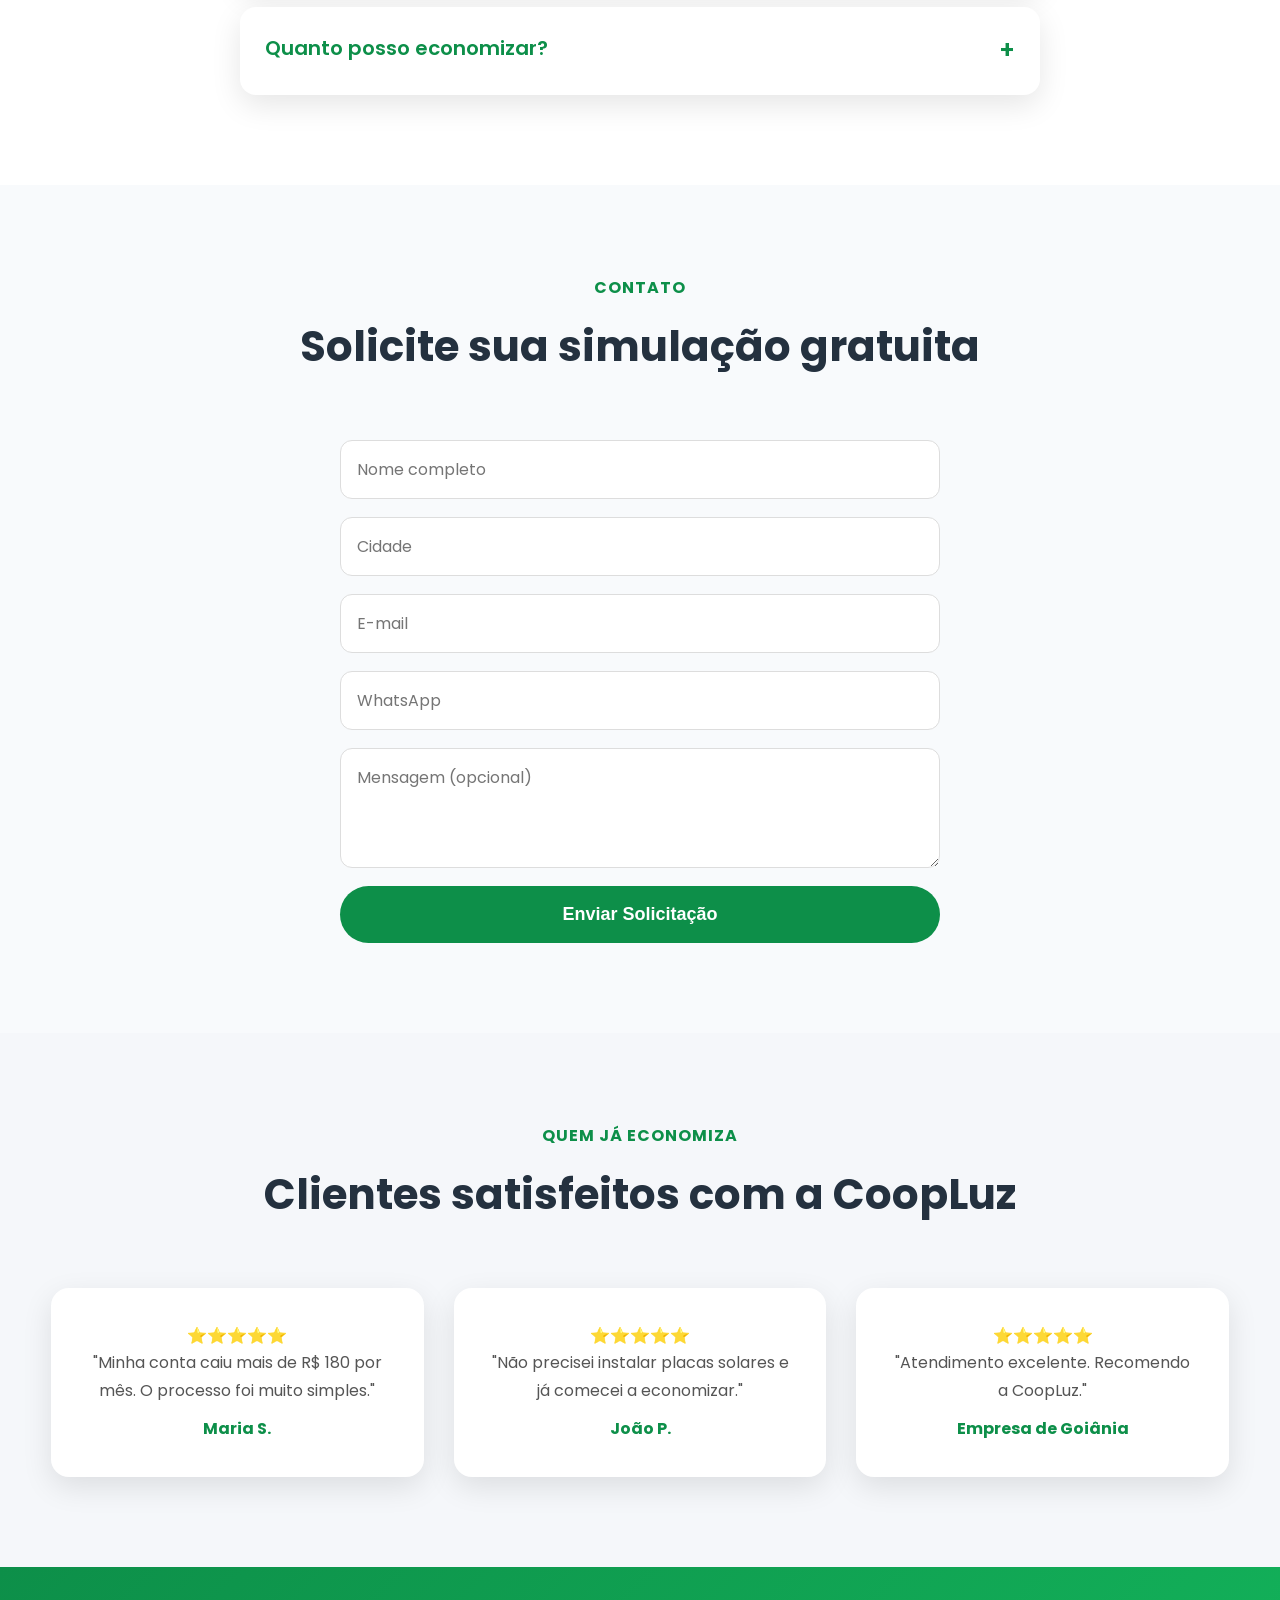
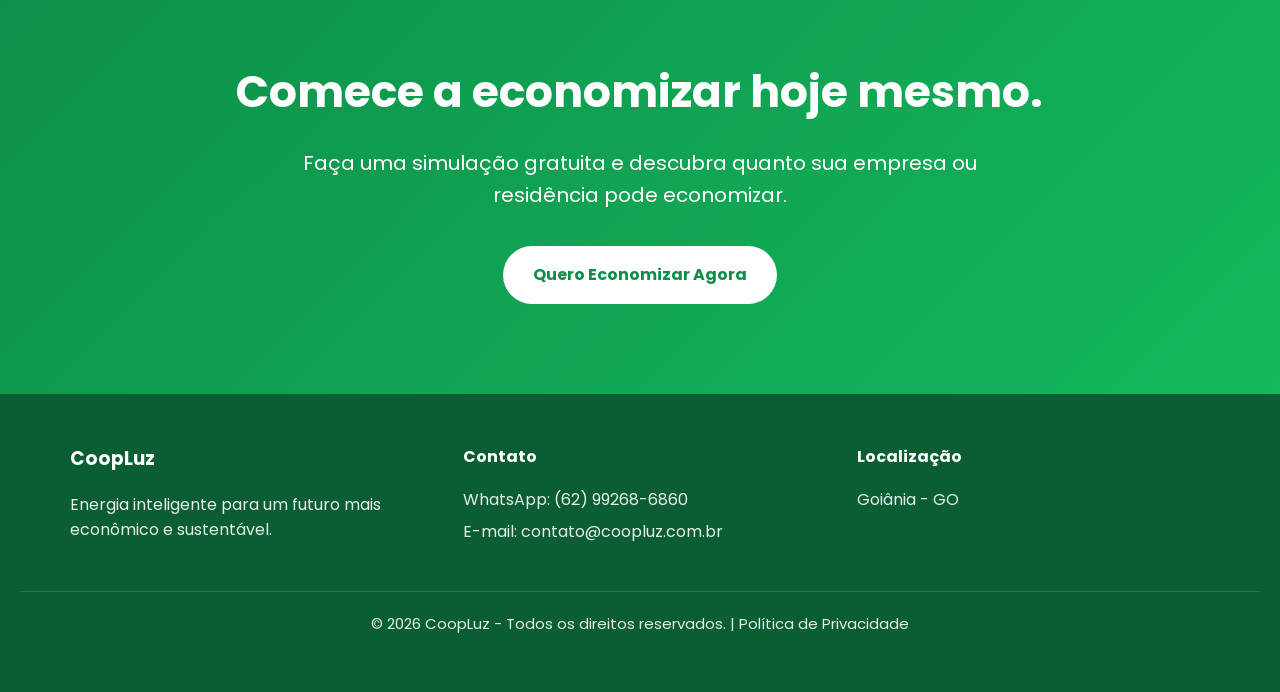
==== commit e5f1cd62: "Update index (3).html" ====
--- a/index (3).html
+++ b/index (3).html
@@ -13,6 +13,28 @@
 <meta name="keywords" content="energia, economia, conta de luz, coopluz, energia compartilhada, goiás">
 
 <meta name="author" content="CoopLuz">
+
+<link rel="canonical" href="https://economize-anv.pages.dev/">
+
+<!-- Geo (SEO local) -->
+<meta name="geo.region" content="BR-GO">
+<meta name="geo.placename" content="Goiânia">
+<meta name="ICBM" content="-16.6869, -49.2648">
+
+<!-- Open Graph (compartilhamento em redes sociais e WhatsApp) -->
+<meta property="og:type" content="website">
+<meta property="og:locale" content="pt_BR">
+<meta property="og:url" content="https://economize-anv.pages.dev/">
+<meta property="og:title" content="CoopLuz | Economize até 20% na Conta de Energia">
+<meta property="og:description" content="Economize até 20% na sua conta de energia com a CoopLuz. Sem instalar placas solares, sem investimento e com simulação gratuita.">
+<meta property="og:image" content="https://economize-anv.pages.dev/hero.jpg">
+<meta property="og:site_name" content="CoopLuz">
+
+<!-- Twitter Card -->
+<meta name="twitter:card" content="summary_large_image">
+<meta name="twitter:title" content="CoopLuz | Economize até 20% na Conta de Energia">
+<meta name="twitter:description" content="Economize até 20% na sua conta de energia com a CoopLuz. Sem instalar placas solares, sem investimento e com simulação gratuita.">
+<meta name="twitter:image" content="https://economize-anv.pages.dev/hero.jpg">
 
 <link rel="stylesheet" href="css/style.css">
 
@@ -433,6 +455,56 @@
 </div>
 
 </section>
+<!-- PARA QUEM É -->
+
+<section class="segmentos" id="segmentos">
+
+<div class="container">
+
+<div class="titulo">
+
+<span>ATENDEMOS TODOS OS PERFIS</span>
+
+<h2>Energia mais barata para cada tipo de consumidor</h2>
+
+</div>
+
+<div class="grid-segmentos">
+
+<div class="segmento" style="background-image:url('residencia.jpg')">
+<div class="segmento-overlay">
+<h3>Residencial</h3>
+<p>Economia direto na conta de luz da sua casa.</p>
+</div>
+</div>
+
+<div class="segmento" style="background-image:url('empresa.jpg')">
+<div class="segmento-overlay">
+<h3>Empresarial</h3>
+<p>Reduza custos operacionais do seu negócio.</p>
+</div>
+</div>
+
+<div class="segmento" style="background-image:url('usina.jpg')">
+<div class="segmento-overlay">
+<h3>Industrial</h3>
+<p>Energia limpa para grandes consumidores.</p>
+</div>
+</div>
+
+<div class="segmento" style="background-image:url('agronegocio.jpg')">
+<div class="segmento-overlay">
+<h3>Agronegócio</h3>
+<p>Economia para propriedades rurais e usinas.</p>
+</div>
+</div>
+
+</div>
+
+</div>
+
+</section>
+
 <!-- PARCEIROS -->
 
 <section class="parceiros" id="parceiros">
@@ -644,7 +716,7 @@
 
 <div class="copy">
 
-<p>© 2026 CoopLuz - Todos os direitos reservados.</p>
+<p>© 2026 CoopLuz - Todos os direitos reservados. | <a href="privacidade.html">Política de Privacidade</a></p>
 
 </div>
 
--- a/css/style.css
+++ b/css/style.css
@@ -98,7 +98,7 @@
     color:#fff !important;
 }
 
-/* BotÃ£o hambÃºrguer (sÃ³ aparece no mobile) */
+/* Botão hambúrguer (só aparece no mobile) */
 .menu-toggle{
     display:none;
     flex-direction:column;
@@ -149,6 +149,7 @@
     grid-template-columns:1fr 1fr;
     gap:60px;
     align-items:center;
+    overflow:hidden;
 }
 
 .badge{
@@ -237,7 +238,7 @@
 }
 
 /* ======================================
-   BENEFÃCIOS
+   BENEFÍCIOS
 ====================================== */
 
 .beneficios{
@@ -431,6 +432,84 @@
 }
 
 /* ======================================
+   PARA QUEM É (SEGMENTOS)
+====================================== */
+
+.segmentos{
+    padding:90px 0;
+    background-image:url('fundo.jpg');
+    background-size:cover;
+    background-position:center;
+    position:relative;
+}
+
+.segmentos .titulo span{
+    color:var(--amarelo);
+}
+
+.segmentos .titulo h2{
+    color:#fff;
+}
+
+.grid-segmentos{
+    display:grid;
+    grid-template-columns:repeat(4,1fr);
+    gap:24px;
+}
+
+.segmento{
+    position:relative;
+    height:280px;
+    border-radius:var(--radius);
+    background-size:cover;
+    background-position:center;
+    overflow:hidden;
+    box-shadow:var(--sombra);
+    transition:.35s;
+}
+
+.segmento:hover{
+    transform:translateY(-8px);
+}
+
+.segmento-overlay{
+    position:absolute;
+    inset:0;
+    background:linear-gradient(180deg,rgba(11,61,145,0) 40%,rgba(6,30,20,.92) 100%);
+    display:flex;
+    flex-direction:column;
+    justify-content:flex-end;
+    padding:24px;
+    color:#fff;
+}
+
+.segmento-overlay h3{
+    font-size:22px;
+    margin-bottom:6px;
+}
+
+.segmento-overlay p{
+    font-size:14px;
+    opacity:.9;
+}
+
+@media(max-width:992px){
+
+.grid-segmentos{
+grid-template-columns:1fr 1fr;
+}
+
+}
+
+@media(max-width:600px){
+
+.grid-segmentos{
+grid-template-columns:1fr;
+}
+
+}
+
+/* ======================================
    PARCEIROS
 ====================================== */
 
@@ -504,7 +583,7 @@
 }
 
 .faq-box details[open] summary::after{
-    content:"â€“";
+    content:"–";
 }
 
 .faq-box p{
@@ -514,7 +593,7 @@
 }
 
 /* ======================================
-   FORMULÃRIO DE CONTATO
+   FORMULÁRIO DE CONTATO
 ====================================== */
 
 .contato{
@@ -762,7 +841,7 @@
 }
 
 /* ======================================
-   ANIMAÃ‡Ã•ES
+   ANIMAÇÕES
 ====================================== */
 
 @keyframes fadeUp{
@@ -817,7 +896,7 @@
 }
 
 /* ======================================
-   SELEÃ‡ÃƒO DE TEXTO
+   SELEÇÃO DE TEXTO
 ====================================== */
 
 ::selection{
